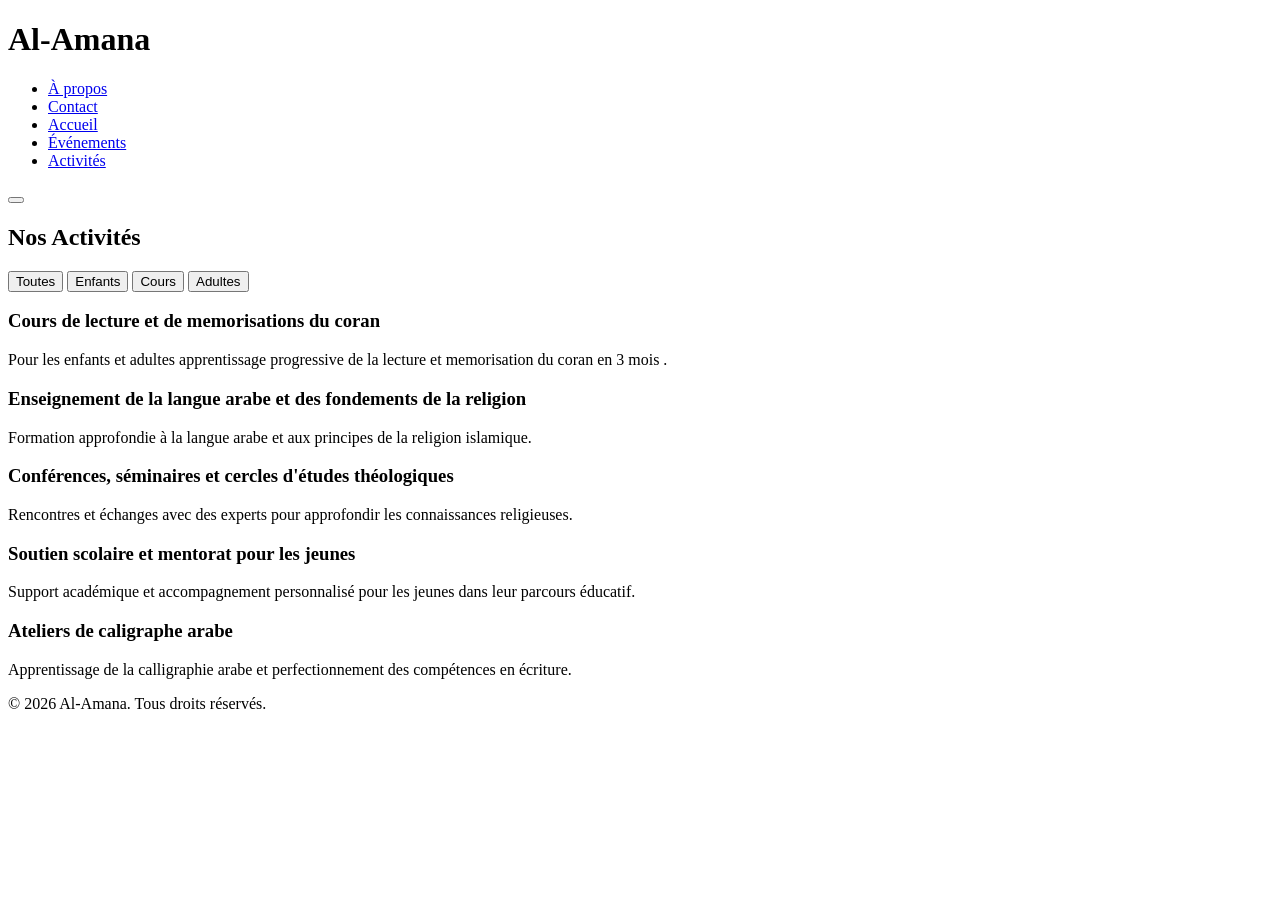
==== activites.html @ 6936b7d3 "structure HTML des 5 pages" ====
<!DOCTYPE html> 
<html lang="fr">
<head>
    <meta charset="UTF-8">
    <link rel="stylesheet" href="style.css">
    <meta name="viewport" content="width=device-width, initial-scale=1.0">
    <title>Al-Amana</title>
</head>
<body>

        <header>
            <div class="logo">
                <h1>Al-Amana</h1>
            </div>
            <nav> 
                <ul>
                    <li><a href="apropos.html" >À propos</a></li>
                    <li><a href="contact.html" >Contact</a></li>
                    <li><a href="index.html"  >Accueil</a></li>
                    <li><a href="evenements.html">Événements</a></li>
                    <li><a href="activites.html">Activités</a></li>
                </ul>
            </nav>
            <button class="menu-burger">
                <span></span>
                <span></span>  
                <span></span>
            </button>
        </header> 
        <main>
            <section class="activites">
                <h2>Nos Activités</h2>
                <div class="filtres">
                    <button data-category="toutes" class="filtre-btn active">Toutes</button>
                    <button data-category="enfant" class="filtre-btn">Enfants</button>
                    <button data-category="cours" class="filtre-btn">Cours</button>
                    <button data-category="adultes" class="filtre-btn">Adultes</button>
                </div>
                <div class="activites-container">
                   
                    <div class="activites-card" data-category="enfant">
                            <h3>Cours de lecture et de memorisations du coran</h3>
                            <p>Pour les enfants et adultes apprentissage progressive de la lecture et memorisation du coran en 3 mois .</p> 
                    </div>
                    <div class="activites-card" data-category="cours">
                            <h3>Enseignement de la langue arabe et des fondements de la religion</h3    >
                            <p>Formation approfondie à la langue arabe et aux principes de la religion islamique.</p> 
                    </div>
                    <div class="activites-card" data-category="adultes">
                            <h3>Conférences, séminaires et cercles d'études théologiques</h3>
                            <p>Rencontres et échanges avec des experts pour approfondir les connaissances religieuses.</p>
                    </div>
                    <div class="activites-card" data-category="enfant">
                            <h3>Soutien scolaire et mentorat pour les jeunes</h3>
                            <p>Support académique et accompagnement personnalisé pour les jeunes dans leur parcours éducatif.</p>
                    </div>
                    <div class="activites-card" data-category="cours">
                            <h3>Ateliers de caligraphe arabe</h3>
                            <p>Apprentissage de la calligraphie arabe et perfectionnement des compétences en écriture.</p>
                    </div>
                </div>
            </section>    
        </main>
        <footer>
            <p>&copy; 2026 Al-Amana. Tous droits réservés.</p>
        </footer>

<script src="script.js"></script>
</body>
</html>
---- style.css ----
.logo{

}
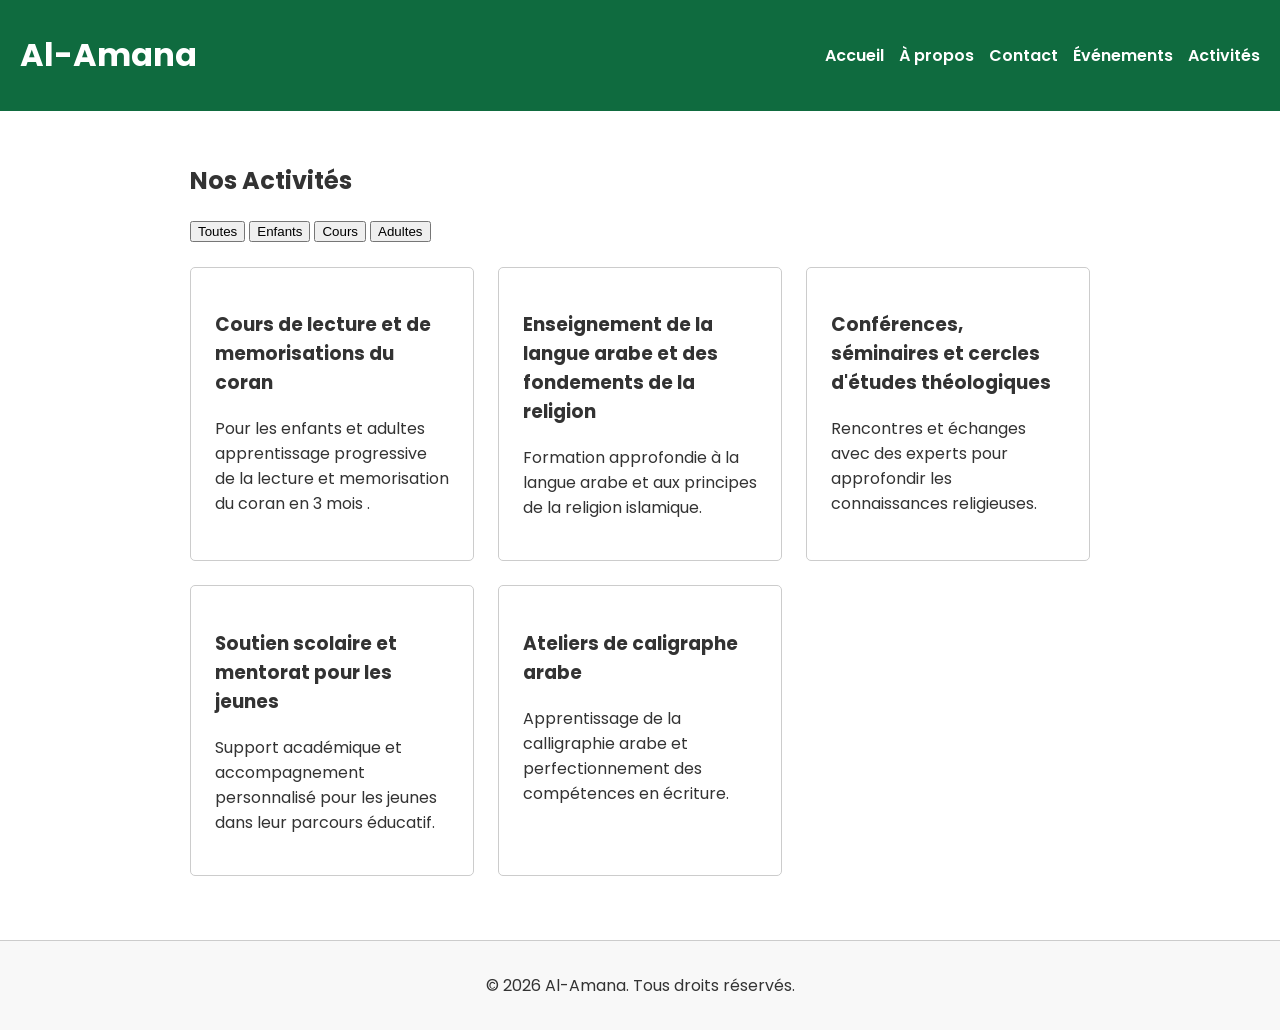
==== commit c884c5e0: "Charte graphique et responsive mobile" ====
--- a/activites.html
+++ b/activites.html
@@ -2,6 +2,9 @@
 <html lang="fr">
 <head>
     <meta charset="UTF-8">
+    <link rel="preconnect" href="https://fonts.googleapis.com">
+<link rel="preconnect" href="https://fonts.gstatic.com" crossorigin>
+<link href="https://fonts.googleapis.com/css2?family=Poppins:wght@400;600;700&display=swap" rel="stylesheet">
     <link rel="stylesheet" href="style.css">
     <meta name="viewport" content="width=device-width, initial-scale=1.0">
     <title>Al-Amana</title>
@@ -14,9 +17,10 @@
             </div>
             <nav> 
                 <ul>
+                    <li><a href="index.html"  >Accueil</a></li>
                     <li><a href="apropos.html" >À propos</a></li>
-                    <li><a href="contact.html" >Contact</a></li>
-                    <li><a href="index.html"  >Accueil</a></li>
+                    <li><a href="contacts.html" >Contact</a></li>
+                    
                     <li><a href="evenements.html">Événements</a></li>
                     <li><a href="activites.html">Activités</a></li>
                 </ul>
--- a/style.css
+++ b/style.css
@@ -1,3 +1,164 @@
-.logo{
+:root {
+    --vert: #0F6B3F;
+    --dore: #B08D3E;
+    --gris-clair: #f5f5f5;
+    --blanc: #ffffff;
+}
 
-}+body {
+    font-family: 'Poppins', sans-serif;
+    color: #333;
+    margin: 0;
+}
+header{
+    background-color: var(--vert);
+    color: var(--blanc);
+    display: flex;
+    justify-content: space-between;
+    align-items: center;
+    padding: 10px 20px;
+}
+nav ul {
+    
+    list-style: none;
+    display: flex;
+    gap: 15px;
+    margin: 0;
+    padding: 0;
+}
+
+.features {
+    display: flex;
+    justify-content: space-around;
+    margin-top: 20px;
+    gap: 1.5rem;
+}
+.feature{
+    flex: 1;
+    padding: 20px;
+    border: 1px solid #ccc;
+    border-radius: 5px;
+}
+.activites-container, .evenements-container {
+    grid-template-columns: repeat(auto-fit, minmax(250px, 1fr));
+    display: grid;
+    gap: 1.5rem;
+    margin-top: 1.5rem;
+}
+.activites-card, .evenements-card {
+    padding: 1.5rem;
+    border: 1px solid #ccc;
+    border-radius: 5px;
+}
+.annonces {
+    display: grid;
+    grid-template-columns: repeat(auto-fit, minmax(250px, 1fr));
+    gap: 1.5rem;
+    margin-top: 1.5rem;
+}
+
+.annonce {
+    padding: 1.5rem;
+    border: 1px solid #ccc;
+    border-radius: 5px;
+}
+main {
+    max-width: 900px;
+    margin: 0 auto;
+    padding: 2rem;
+}
+
+.horaires ul {
+    list-style: none;
+    padding: 0;
+}
+
+.horaires li {
+    padding: 0.5rem 0;
+    border-bottom: 1px solid #eee;
+}
+form {
+    display: flex;
+    flex-direction: column;
+    gap: 1rem;
+    max-width: 500px;
+}
+
+form input, form textarea {
+    padding: 0.5rem;
+    border: 1px solid #ccc;
+    border-radius: 5px;
+}
+footer {
+    text-align: center;
+    padding: 1rem;
+    border-top: 1px solid #ccc;
+    margin-top: 2rem;
+    background-color: #f8f8f8;
+}
+nav a {
+    color: var(--blanc);
+    text-decoration: none;
+    font-weight: 600;
+}
+nav a:hover {
+    color: var(--dore);
+}
+nav a.active {
+   color: var(--dore);
+}
+.btn, form button[type="submit"] {
+    background-color: var(--dore);
+    color: var(--blanc);
+    border: none;
+    padding: 0.75rem 1.5rem;
+    border-radius: 5px;
+    text-decoration: none;
+    display: inline-block;
+    cursor: pointer;
+}
+.menu-burger {
+    display: none;
+    flex-direction: column;
+    cursor: pointer;
+    border:none;
+}
+.menu-burger span {
+    width: 25px;
+    height: 3px;
+    background-color: var(--blanc);
+    margin: 4px 0;
+}
+@media (max-width: 768px) {
+    nav ul {
+        display: none;
+        flex-direction: column;
+        background-color: var(--vert);
+        position: absolute;
+        top: 5%;
+        right: 0;
+        width: 100%;
+        border-radius: 5px;
+    }
+    .features{
+        flex-direction: column;
+        margin:10%;
+        padding: 5%;
+    }
+    .feature{
+        padding: 4%;
+        margin: 5%;
+    }
+    nav ul.show {
+        display: flex;
+    }
+    .menu-burger {
+        display: flex;
+    }
+    .feature{
+    flex: 1;
+    padding: 4%;
+    border: 1px solid #ccc;
+    border-radius: 5px;
+    }
+}
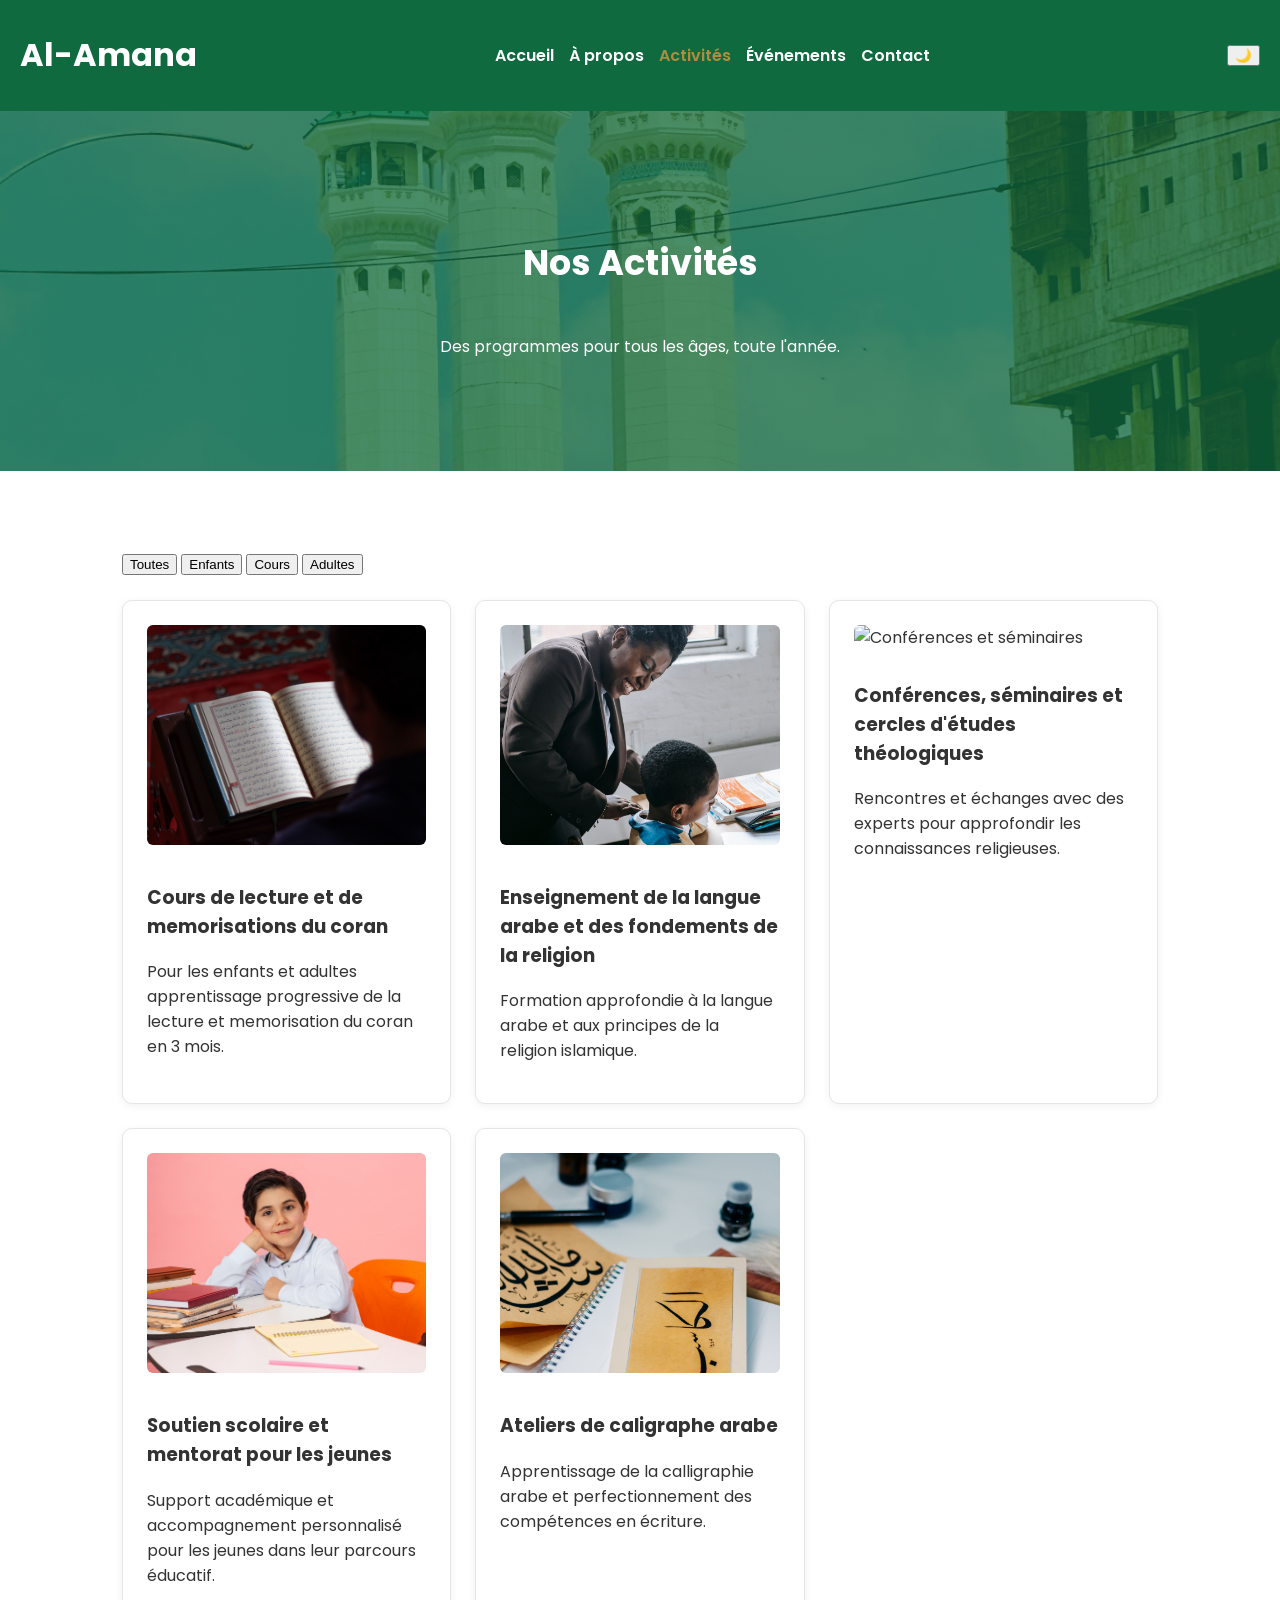
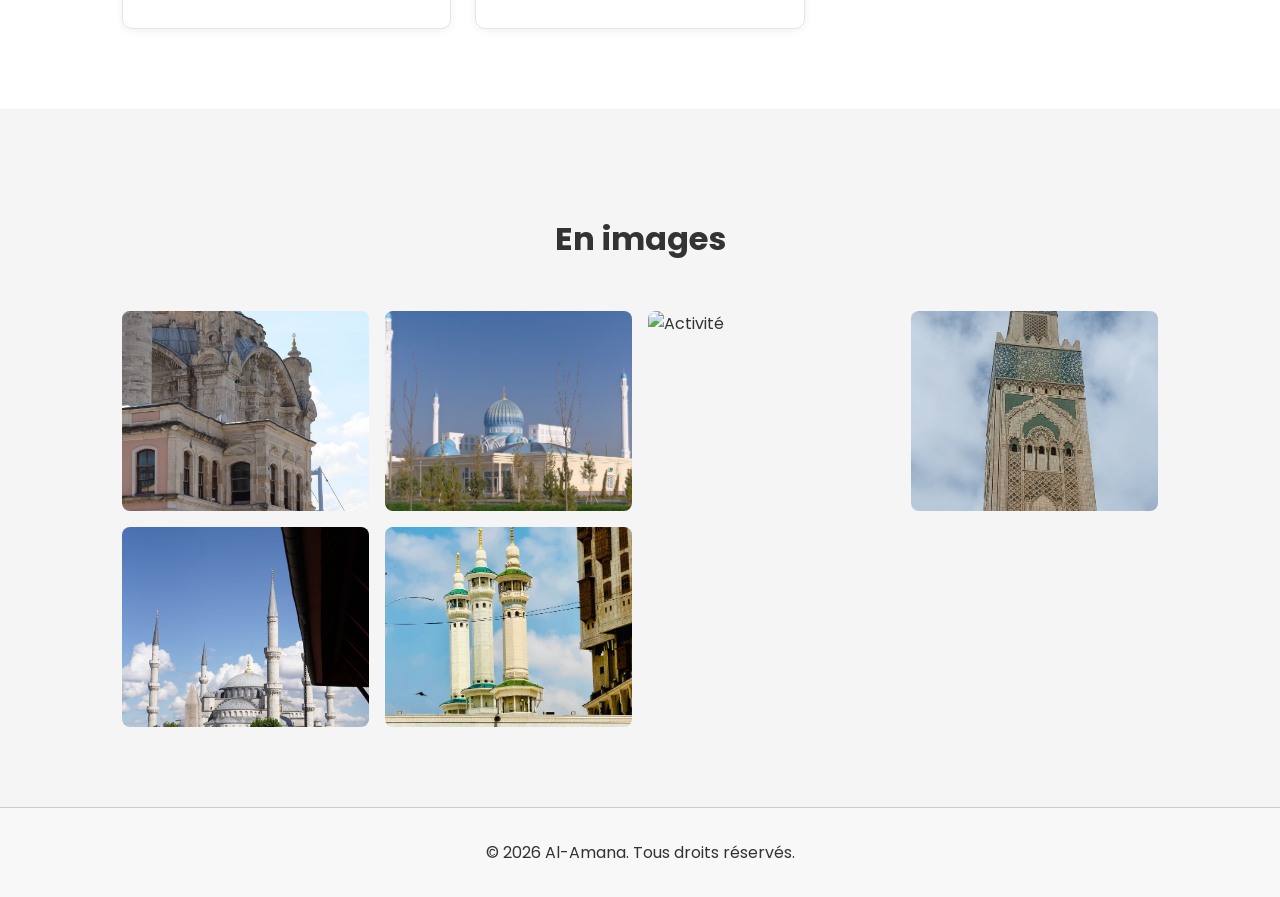
==== commit c75007cd: "finalisation du site vitrine avec le js et quelques ajout comme le changement de mode et etc" ====
--- a/activites.html
+++ b/activites.html
@@ -1,39 +1,46 @@
-<!DOCTYPE html> 
+<!DOCTYPE html>
 <html lang="fr">
 <head>
     <meta charset="UTF-8">
     <link rel="preconnect" href="https://fonts.googleapis.com">
-<link rel="preconnect" href="https://fonts.gstatic.com" crossorigin>
-<link href="https://fonts.googleapis.com/css2?family=Poppins:wght@400;600;700&display=swap" rel="stylesheet">
+    <link rel="preconnect" href="https://fonts.gstatic.com" crossorigin>
+    <link href="https://fonts.googleapis.com/css2?family=Poppins:wght@400;600;700&display=swap" rel="stylesheet">
     <link rel="stylesheet" href="style.css">
     <meta name="viewport" content="width=device-width, initial-scale=1.0">
     <title>Al-Amana</title>
 </head>
 <body>
 
-        <header>
-            <div class="logo">
-                <h1>Al-Amana</h1>
-            </div>
-            <nav> 
-                <ul>
-                    <li><a href="index.html"  >Accueil</a></li>
-                    <li><a href="apropos.html" >À propos</a></li>
-                    <li><a href="contacts.html" >Contact</a></li>
-                    
-                    <li><a href="evenements.html">Événements</a></li>
-                    <li><a href="activites.html">Activités</a></li>
-                </ul>
-            </nav>
-            <button class="menu-burger">
-                <span></span>
-                <span></span>  
-                <span></span>
-            </button>
-        </header> 
-        <main>
-            <section class="activites">
-                <h2>Nos Activités</h2>
+    <header>
+        
+        <div class="logo">
+            <h1>Al-Amana</h1>
+        </div>
+        <nav>
+            <ul>
+                <li><a href="index.html">Accueil</a></li>
+                <li><a href="apropos.html">À propos</a></li>
+                <li><a href="activites.html" class="active">Activités</a></li>
+                <li><a href="evenements.html">Événements</a></li>
+                <li><a href="contacts.html">Contact</a></li>
+            </ul>
+        </nav>
+        <button class="menu-burger">
+            <span></span>
+            <span></span>
+            <span></span>
+        </button>
+        <button id="toggle-theme">🌙</button>
+    </header>
+
+    <main>
+        <section class="page-hero hero-activites">
+            <h2>Nos Activités</h2>
+            <p>Des programmes pour tous les âges, toute l'année.</p>
+        </section>
+
+        <section class="section-full bg-blanc">
+            <div class="container activites">
                 <div class="filtres">
                     <button data-category="toutes" class="filtre-btn active">Toutes</button>
                     <button data-category="enfant" class="filtre-btn">Enfants</button>
@@ -41,34 +48,60 @@
                     <button data-category="adultes" class="filtre-btn">Adultes</button>
                 </div>
                 <div class="activites-container">
-                   
+
                     <div class="activites-card" data-category="enfant">
-                            <h3>Cours de lecture et de memorisations du coran</h3>
-                            <p>Pour les enfants et adultes apprentissage progressive de la lecture et memorisation du coran en 3 mois .</p> 
+                        <img src="images/lecturecoran.jpg" alt="Cours de lecture du coran" loading="lazy">
+                        <h3>Cours de lecture et de memorisations du coran</h3>
+                        <p>Pour les enfants et adultes apprentissage progressive de la lecture et memorisation du coran en 3 mois.</p>
                     </div>
+
                     <div class="activites-card" data-category="cours">
-                            <h3>Enseignement de la langue arabe et des fondements de la religion</h3    >
-                            <p>Formation approfondie à la langue arabe et aux principes de la religion islamique.</p> 
+                        <img src="images/enseignement.jpg" alt="Cours de langue arabe" loading="lazy">
+                        <h3>Enseignement de la langue arabe et des fondements de la religion</h3>
+                        <p>Formation approfondie à la langue arabe et aux principes de la religion islamique.</p>
                     </div>
+
                     <div class="activites-card" data-category="adultes">
-                            <h3>Conférences, séminaires et cercles d'études théologiques</h3>
-                            <p>Rencontres et échanges avec des experts pour approfondir les connaissances religieuses.</p>
+                        <img src="images/conference.jpg" alt="Conférences et séminaires" loading="lazy">
+                        <h3>Conférences, séminaires et cercles d'études théologiques</h3>
+                        <p>Rencontres et échanges avec des experts pour approfondir les connaissances religieuses.</p>
                     </div>
+
                     <div class="activites-card" data-category="enfant">
-                            <h3>Soutien scolaire et mentorat pour les jeunes</h3>
-                            <p>Support académique et accompagnement personnalisé pour les jeunes dans leur parcours éducatif.</p>
+                        <img src="images/soutien.jpg" alt="Soutien scolaire" loading="lazy">
+                        <h3>Soutien scolaire et mentorat pour les jeunes</h3>
+                        <p>Support académique et accompagnement personnalisé pour les jeunes dans leur parcours éducatif.</p>
                     </div>
+
                     <div class="activites-card" data-category="cours">
-                            <h3>Ateliers de caligraphe arabe</h3>
-                            <p>Apprentissage de la calligraphie arabe et perfectionnement des compétences en écriture.</p>
+                        <img src="images/caligraphe.jpg" alt="Calligraphie arabe" loading="lazy">
+                        <h3>Ateliers de caligraphe arabe</h3>
+                        <p>Apprentissage de la calligraphie arabe et perfectionnement des compétences en écriture.</p>
                     </div>
+
                 </div>
-            </section>    
-        </main>
-        <footer>
-            <p>&copy; 2026 Al-Amana. Tous droits réservés.</p>
-        </footer>
+            </div>
+        </section>
 
-<script src="script.js"></script>
+        <section class="section-full bg-gris">
+            <div class="container">
+                <h2 class="section-title">En images</h2>
+                <div class="galerie-grid">
+                    <img src="images/photo6.jpg" alt="Activité" loading="lazy">
+                    <img src="images/photo7.jpg" alt="Activité" loading="lazy">
+                    <img src="images/photo8.jpg" alt="Activité" loading="lazy">
+                    <img src="images/photo9.jpg" alt="Activité" loading="lazy">
+                    <img src="images/photo10.jpg" alt="Activité" loading="lazy">
+                    <img src="images/photo1.jpg" alt="Activité" loading="lazy">
+                </div>
+            </div>
+        </section>
+    </main>
+
+    <footer>
+        <p>&copy; 2026 Al-Amana. Tous droits réservés.</p>
+    </footer>
+
+    <script src="script.js"></script>
 </body>
 </html>
--- a/style.css
+++ b/style.css
@@ -5,21 +5,27 @@
     --blanc: #ffffff;
 }
 
+* {
+    box-sizing: border-box;
+}
+
 body {
     font-family: 'Poppins', sans-serif;
     color: #333;
     margin: 0;
 }
-header{
+
+header {
     background-color: var(--vert);
     color: var(--blanc);
     display: flex;
     justify-content: space-between;
     align-items: center;
     padding: 10px 20px;
-}
+    position: relative;
+}
+
 nav ul {
-    
     list-style: none;
     display: flex;
     gap: 15px;
@@ -27,86 +33,185 @@
     padding: 0;
 }
 
-.features {
-    display: flex;
-    justify-content: space-around;
-    margin-top: 20px;
-    gap: 1.5rem;
-}
-.feature{
-    flex: 1;
-    padding: 20px;
-    border: 1px solid #ccc;
-    border-radius: 5px;
-}
-.activites-container, .evenements-container {
-    grid-template-columns: repeat(auto-fit, minmax(250px, 1fr));
+/* ---- Structure full-bleed ---- */
+main {
+    width: 100%;
+    padding: 0;
+    max-width: none;
+    margin: 0;
+}
+
+.container {
+    max-width: 1100px;
+    margin: 0 auto;
+    padding: 0 2rem;
+}
+
+/* ---- Hero plein écran ---- */
+.hero {
+    min-height: 90vh;
+    display: flex;
+    flex-direction: column;
+    justify-content: center;
+    align-items: center;
+    text-align: center;
+    background: linear-gradient(rgba(15,107,63,0.75), rgba(15,107,63,0.75)),
+                url('images/hero-bg.jpg') center/cover no-repeat;
+    color: var(--blanc);
+    padding: 2rem;
+}
+
+.hero h2, .hero p { color: var(--blanc); }
+.hero h2 { font-size: 2.5rem; max-width: 800px; }
+.hero p { font-size: 1.2rem; max-width: 700px; }
+
+/* ---- Bannières photo pages intérieures ---- */
+.page-hero {
+    min-height: 40vh;
+    display: flex;
+    flex-direction: column;
+    justify-content: center;
+    align-items: center;
+    text-align: center;
+    color: var(--blanc);
+    padding: 2rem;
+    background-size: cover;
+    background-position: center;
+}
+.page-hero h2 { color: var(--blanc); font-size: 2.2rem; }
+
+.hero-activites { background: linear-gradient(rgba(15,107,63,0.75), rgba(15,107,63,0.75)), url('images/photo1.jpg') center/cover no-repeat; }
+.hero-evenements { background: linear-gradient(rgba(15,107,63,0.75), rgba(15,107,63,0.75)), url('images/photo2.jpg') center/cover no-repeat; }
+.hero-apropos { background: linear-gradient(rgba(15,107,63,0.75), rgba(15,107,63,0.75)), url('images/photo3.jpg') center/cover no-repeat; }
+.hero-contacts { background: linear-gradient(rgba(15,107,63,0.75), rgba(15,107,63,0.75)), url('images/photo4.jpg') center/cover no-repeat; }
+
+/* ---- Sections full-width en bandes ---- */
+.section-full { width: 100%; padding: 5rem 0; }
+.bg-blanc { background-color: var(--blanc); }
+.bg-gris { background-color: var(--gris-clair); }
+.bg-vert { background-color: var(--vert); color: var(--blanc); }
+.bg-vert h2 { color: var(--blanc); }
+
+.section-title {
+    text-align: center;
+    font-size: 2rem;
+    margin-bottom: 3rem;
+}
+
+/* ---- Cards génériques (feature, activité, événement, annonce) ---- */
+.features { display: flex; justify-content: space-around; gap: 1.5rem; flex-wrap: wrap; }
+
+.feature,
+.activites-card,
+.evenements-card,
+.annonce {
+    background-color: var(--blanc);
+    border: 1px solid #e5e5e5;
+    border-radius: 10px;
+    padding: 1.5rem;
+    box-shadow: 0 2px 8px rgba(0,0,0,0.06);
+    transition: transform 0.25s ease, box-shadow 0.25s ease;
+}
+
+.feature:hover,
+.activites-card:hover,
+.evenements-card:hover,
+.annonce:hover {
+    transform: translateY(-6px);
+    box-shadow: 0 10px 24px rgba(0,0,0,0.12);
+}
+
+.feature { flex: 1; min-width: 260px; }
+
+.feature img,
+.activites-card img,
+.evenements-card img {
+    width: 100%;
+    height: 220px;
+    object-fit: cover;
+    border-radius: 6px;
+    margin-bottom: 0.75rem;
+}
+
+/* ---- Galerie photo ---- */
+.galerie-grid {
+    display: grid;
+    grid-template-columns: repeat(auto-fit, minmax(220px, 1fr));
+    gap: 1rem;
+}
+.galerie-grid img {
+    width: 100%;
+    height: 200px;
+    object-fit: cover;
+    border-radius: 8px;
+    transition: transform 0.3s;
+}
+.galerie-grid img:hover { transform: scale(1.03); }
+
+/* ---- Stats ---- */
+.stats { display: flex; justify-content: space-around; text-align: center; flex-wrap: wrap; gap: 1.5rem; }
+.stat-num { font-size: 2.8rem; font-weight: 700; color: var(--dore); display: block; }
+
+/* ---- Activités / Événements / Annonces grids ---- */
+.activites-container, .evenements-container, .annonces {
+    grid-template-columns: repeat(auto-fit, minmax(260px, 1fr));
     display: grid;
     gap: 1.5rem;
     margin-top: 1.5rem;
 }
-.activites-card, .evenements-card {
-    padding: 1.5rem;
-    border: 1px solid #ccc;
-    border-radius: 5px;
-}
-.annonces {
+
+.annonce h3 { color: var(--vert); margin-top: 0; }
+.annonce::before {
+    content: "📌";
+    display: inline-block;
+    margin-bottom: 0.5rem;
+    font-size: 1.3rem;
+}
+
+/* ---- Horaires — redesign en cards ---- */
+.horaires-grid {
     display: grid;
-    grid-template-columns: repeat(auto-fit, minmax(250px, 1fr));
-    gap: 1.5rem;
-    margin-top: 1.5rem;
-}
-
-.annonce {
-    padding: 1.5rem;
-    border: 1px solid #ccc;
-    border-radius: 5px;
-}
-main {
+    grid-template-columns: repeat(auto-fit, minmax(140px, 1fr));
+    gap: 1rem;
     max-width: 900px;
     margin: 0 auto;
-    padding: 2rem;
-}
-
-.horaires ul {
-    list-style: none;
-    padding: 0;
-}
-
-.horaires li {
-    padding: 0.5rem 0;
-    border-bottom: 1px solid #eee;
-}
-form {
-    display: flex;
-    flex-direction: column;
-    gap: 1rem;
-    max-width: 500px;
-}
-
-form input, form textarea {
-    padding: 0.5rem;
-    border: 1px solid #ccc;
-    border-radius: 5px;
-}
+}
+
+.horaire-card {
+    background-color: var(--blanc);
+    border: 1px solid #e5e5e5;
+    border-radius: 10px;
+    padding: 1.5rem 1rem;
+    text-align: center;
+    box-shadow: 0 2px 8px rgba(0,0,0,0.06);
+    transition: transform 0.25s ease, box-shadow 0.25s ease;
+}
+
+.horaire-card:hover {
+    transform: translateY(-4px);
+    box-shadow: 0 10px 24px rgba(0,0,0,0.12);
+}
+
+.horaire-card .icone { font-size: 1.8rem; display: block; margin-bottom: 0.5rem; }
+.horaire-card h3 { margin: 0 0 0.4rem; color: var(--vert); font-size: 1.1rem; }
+.horaire-card p { margin: 0; color: #555; }
+
+/* ---- Formulaire ---- */
+form { display: flex; flex-direction: column; gap: 1rem; max-width: 500px; margin: 0 auto; }
+form input, form textarea { padding: 0.5rem; border: 1px solid #ccc; border-radius: 5px; }
+.erreur { color: red; font-size: 0.85rem; }
+
 footer {
     text-align: center;
     padding: 1rem;
     border-top: 1px solid #ccc;
-    margin-top: 2rem;
     background-color: #f8f8f8;
 }
-nav a {
-    color: var(--blanc);
-    text-decoration: none;
-    font-weight: 600;
-}
-nav a:hover {
-    color: var(--dore);
-}
-nav a.active {
-   color: var(--dore);
-}
+
+nav a { color: var(--blanc); text-decoration: none; font-weight: 600; }
+nav a:hover { color: var(--dore); }
+nav a.active { color: var(--dore); }
+
 .btn, form button[type="submit"] {
     background-color: var(--dore);
     color: var(--blanc);
@@ -116,49 +221,77 @@
     text-decoration: none;
     display: inline-block;
     cursor: pointer;
-}
-.menu-burger {
-    display: none;
-    flex-direction: column;
-    cursor: pointer;
-    border:none;
-}
-.menu-burger span {
-    width: 25px;
-    height: 3px;
-    background-color: var(--blanc);
-    margin: 4px 0;
-}
+    transition: background-color 0.2s;
+}
+.btn:hover, form button[type="submit"]:hover { background-color: #96742f; }
+
+.menu-burger { display: none; flex-direction: column; cursor: pointer; border: none; background: none; }
+.menu-burger span { width: 25px; height: 3px; background-color: var(--blanc); margin: 4px 0; }
+
 @media (max-width: 768px) {
     nav ul {
         display: none;
         flex-direction: column;
         background-color: var(--vert);
         position: absolute;
-        top: 5%;
+        top: 100%;
         right: 0;
         width: 100%;
         border-radius: 5px;
     }
-    .features{
-        flex-direction: column;
-        margin:10%;
-        padding: 5%;
-    }
-    .feature{
-        padding: 4%;
-        margin: 5%;
-    }
-    nav ul.show {
-        display: flex;
-    }
-    .menu-burger {
-        display: flex;
-    }
-    .feature{
-    flex: 1;
-    padding: 4%;
-    border: 1px solid #ccc;
-    border-radius: 5px;
-    }
-}
+    .hero h2 { font-size: 1.8rem; }
+    .features { flex-direction: column; }
+    nav ul.show { display: flex; }
+    .menu-burger { display: flex; }
+    .stats { flex-direction: column; }
+}
+
+body.dark-mode { background-color: #1a1a1a; color: #f0f0f0; }
+
+body.dark-mode .feature,
+body.dark-mode .activites-card,
+body.dark-mode .evenements-card,
+body.dark-mode .annonce,
+body.dark-mode .horaire-card {
+    background-color: #2a2a2a;
+    border-color: #444;
+    color: #f0f0f0;
+}
+
+body.dark-mode .bg-blanc { background-color: #1a1a1a; }
+body.dark-mode .bg-gris { background-color: #222; }
+
+body.dark-mode .annonce h3,
+body.dark-mode .horaire-card h3 {
+    color: var(--dore);
+}
+
+body.dark-mode footer {
+    background-color: #111;
+    color: #f0f0f0;
+    border-top-color: #444;
+}
+
+body.dark-mode form input,
+body.dark-mode form textarea {
+    background-color: #2a2a2a;
+    color: #f0f0f0;
+    border-color: #555;
+}
+body, .feature, .activites-card, .evenements-card, .annonce, .horaire-card,
+.bg-blanc, .bg-gris, footer, form input, form textarea {
+    transition: background-color 0.3s ease, color 0.3s ease, border-color 0.3s ease;
+}
+
+body.dark-mode .hero,
+body.dark-mode .page-hero {
+    filter: brightness(0.6);
+}
+
+body.dark-mode header {
+    background-color: #0a3d24;
+}
+
+body.dark-mode .bg-vert {
+    background-color: #0a3d24;
+}
